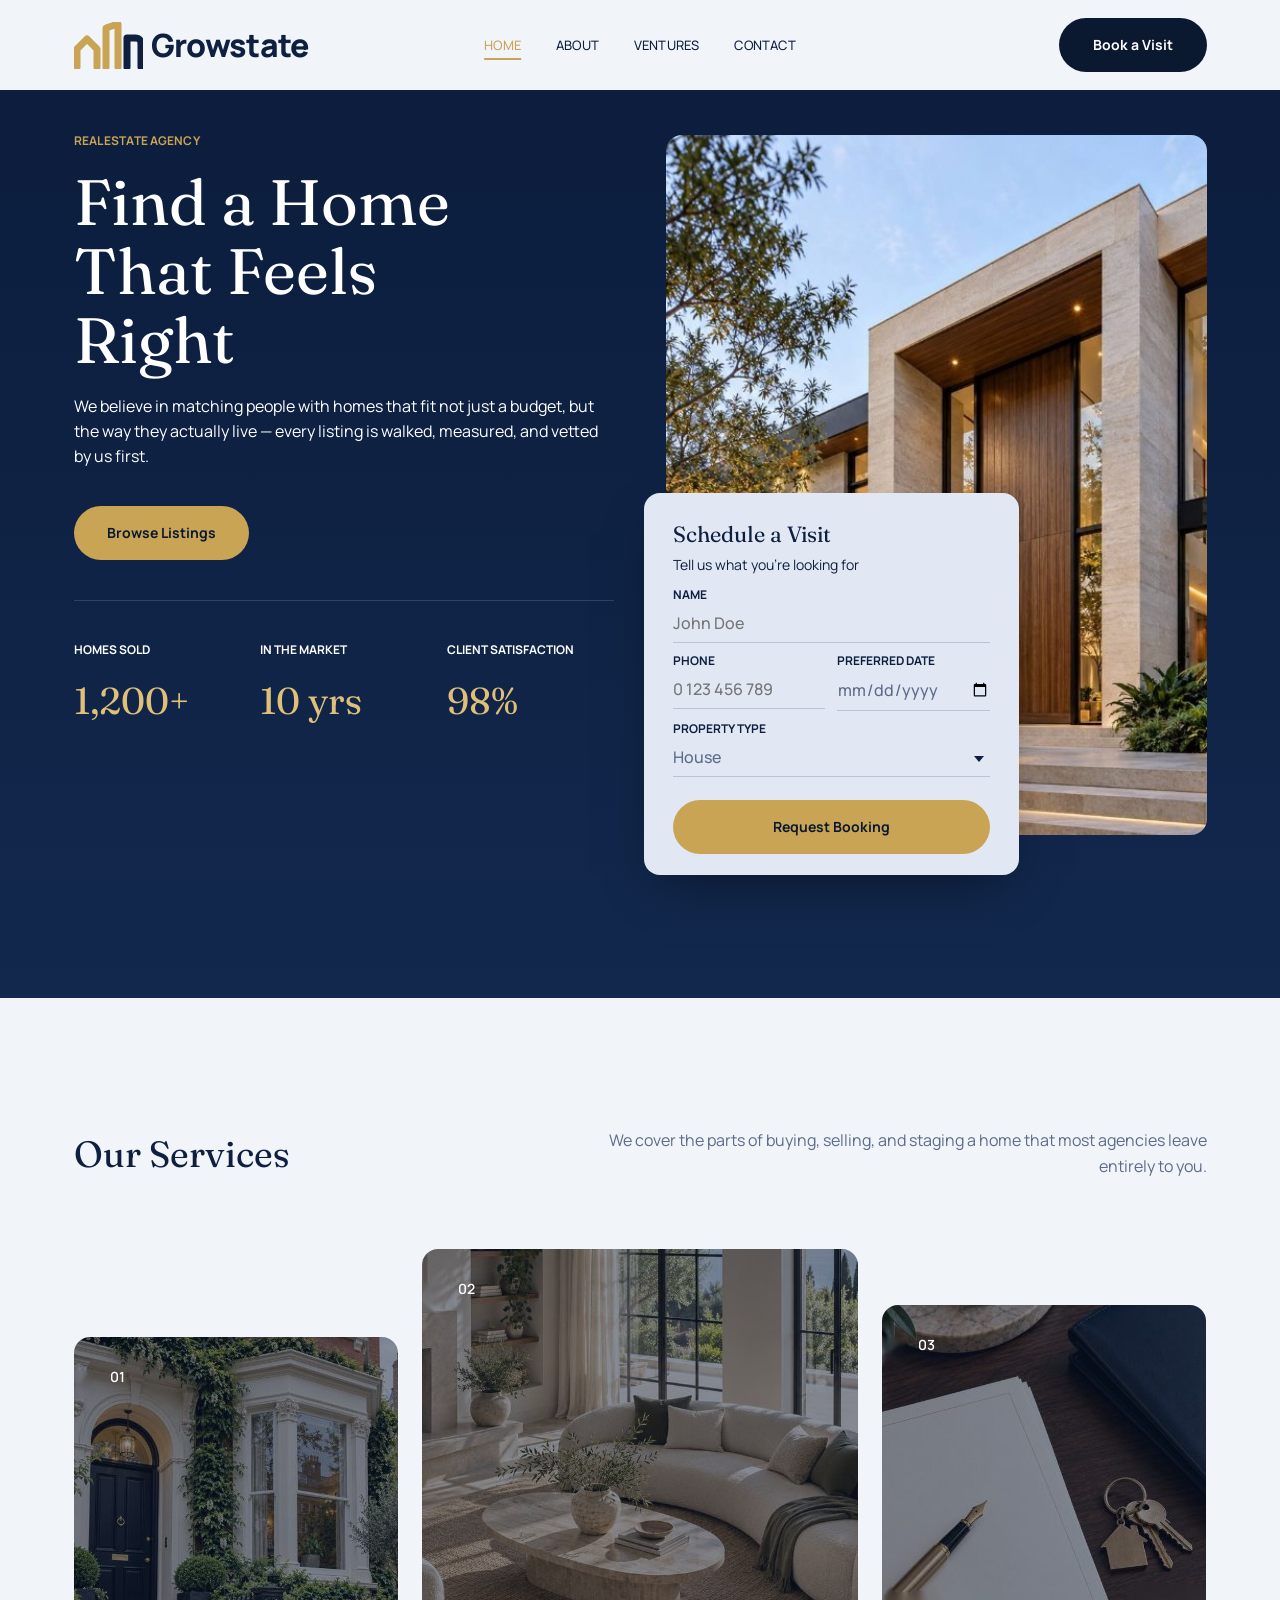
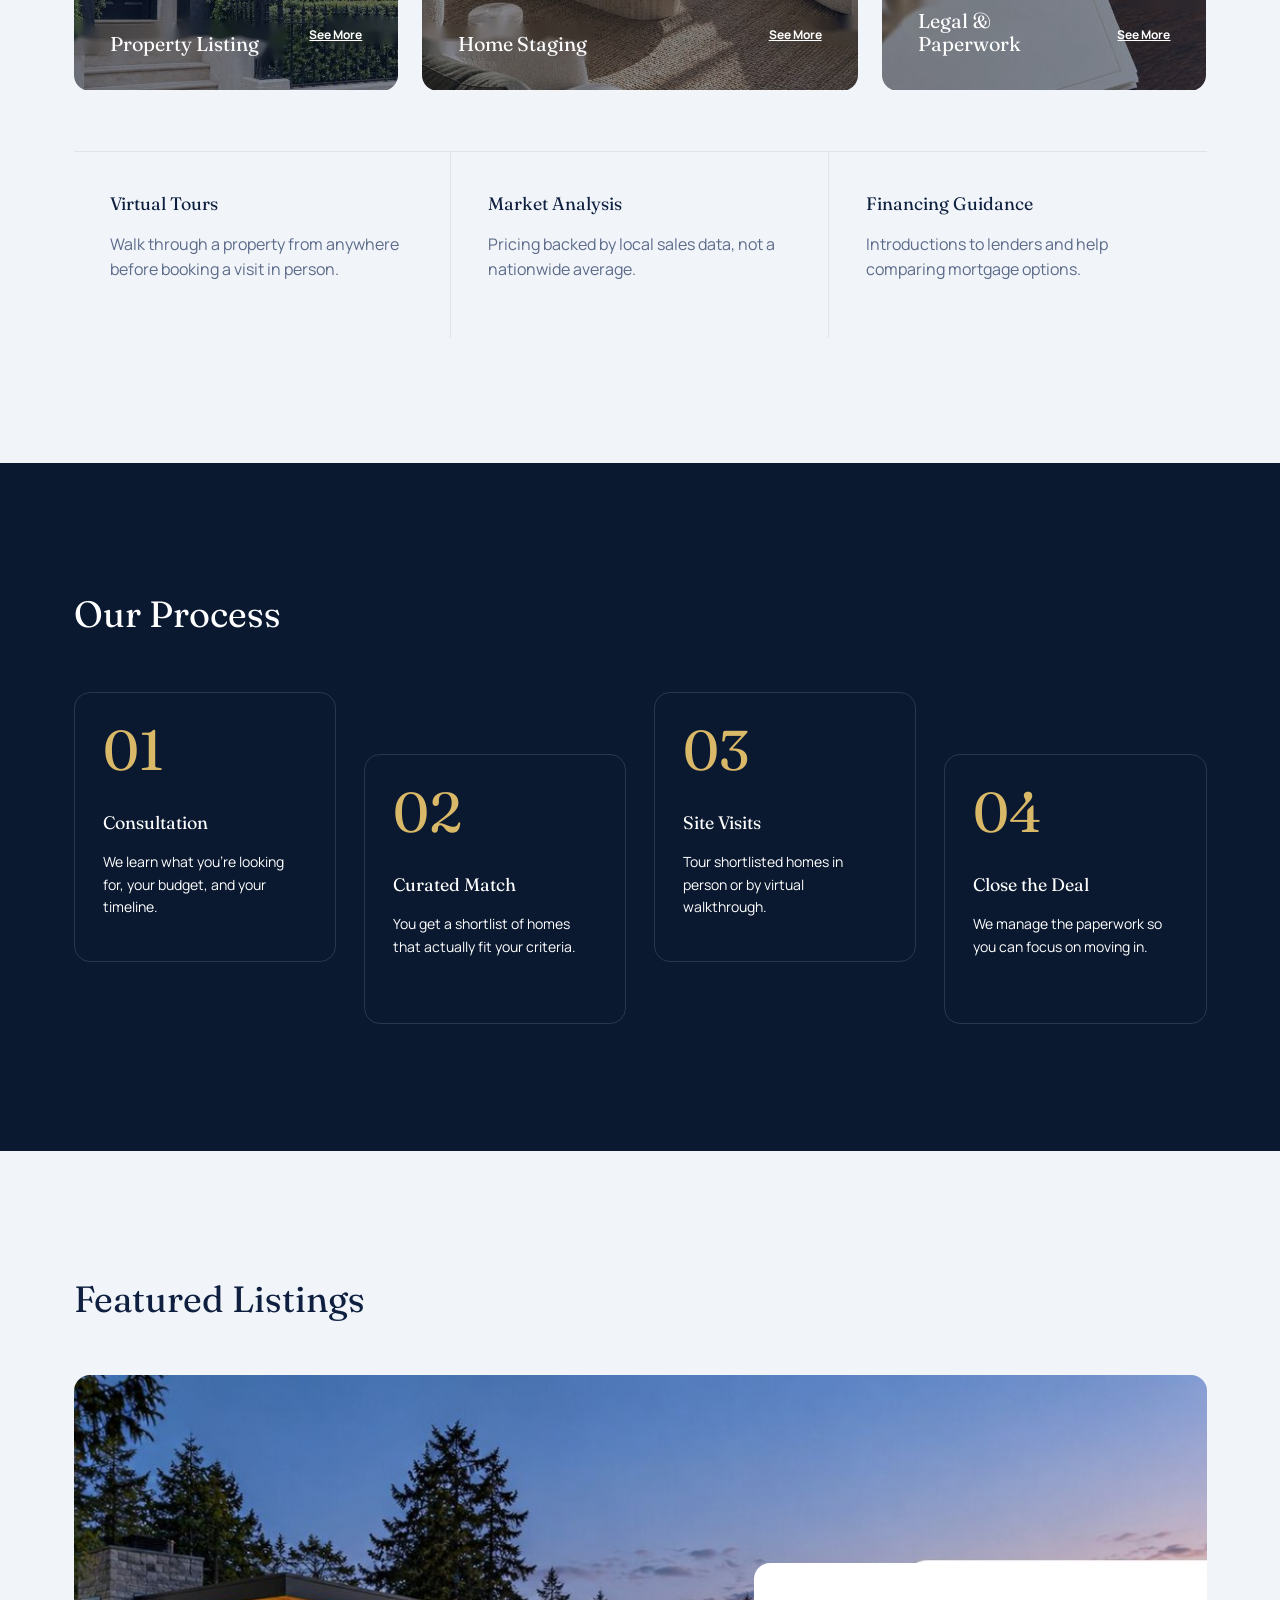
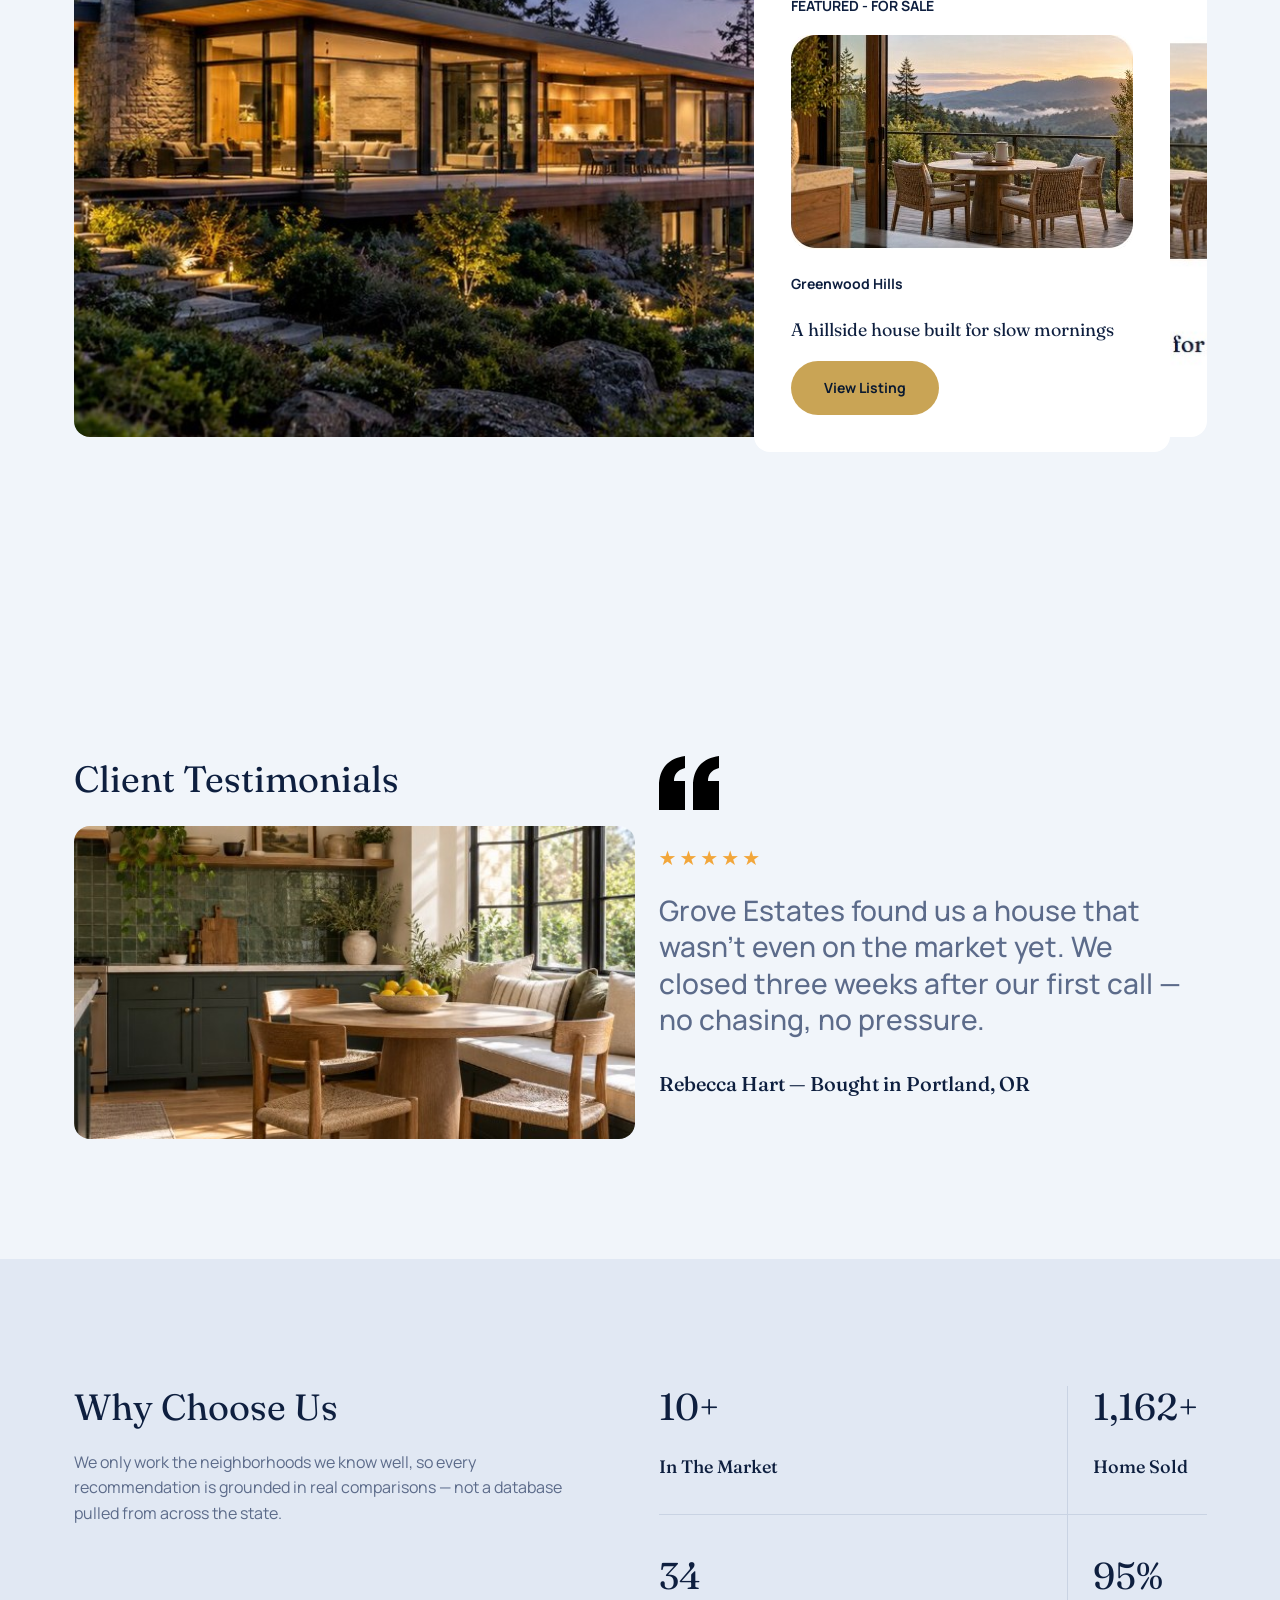
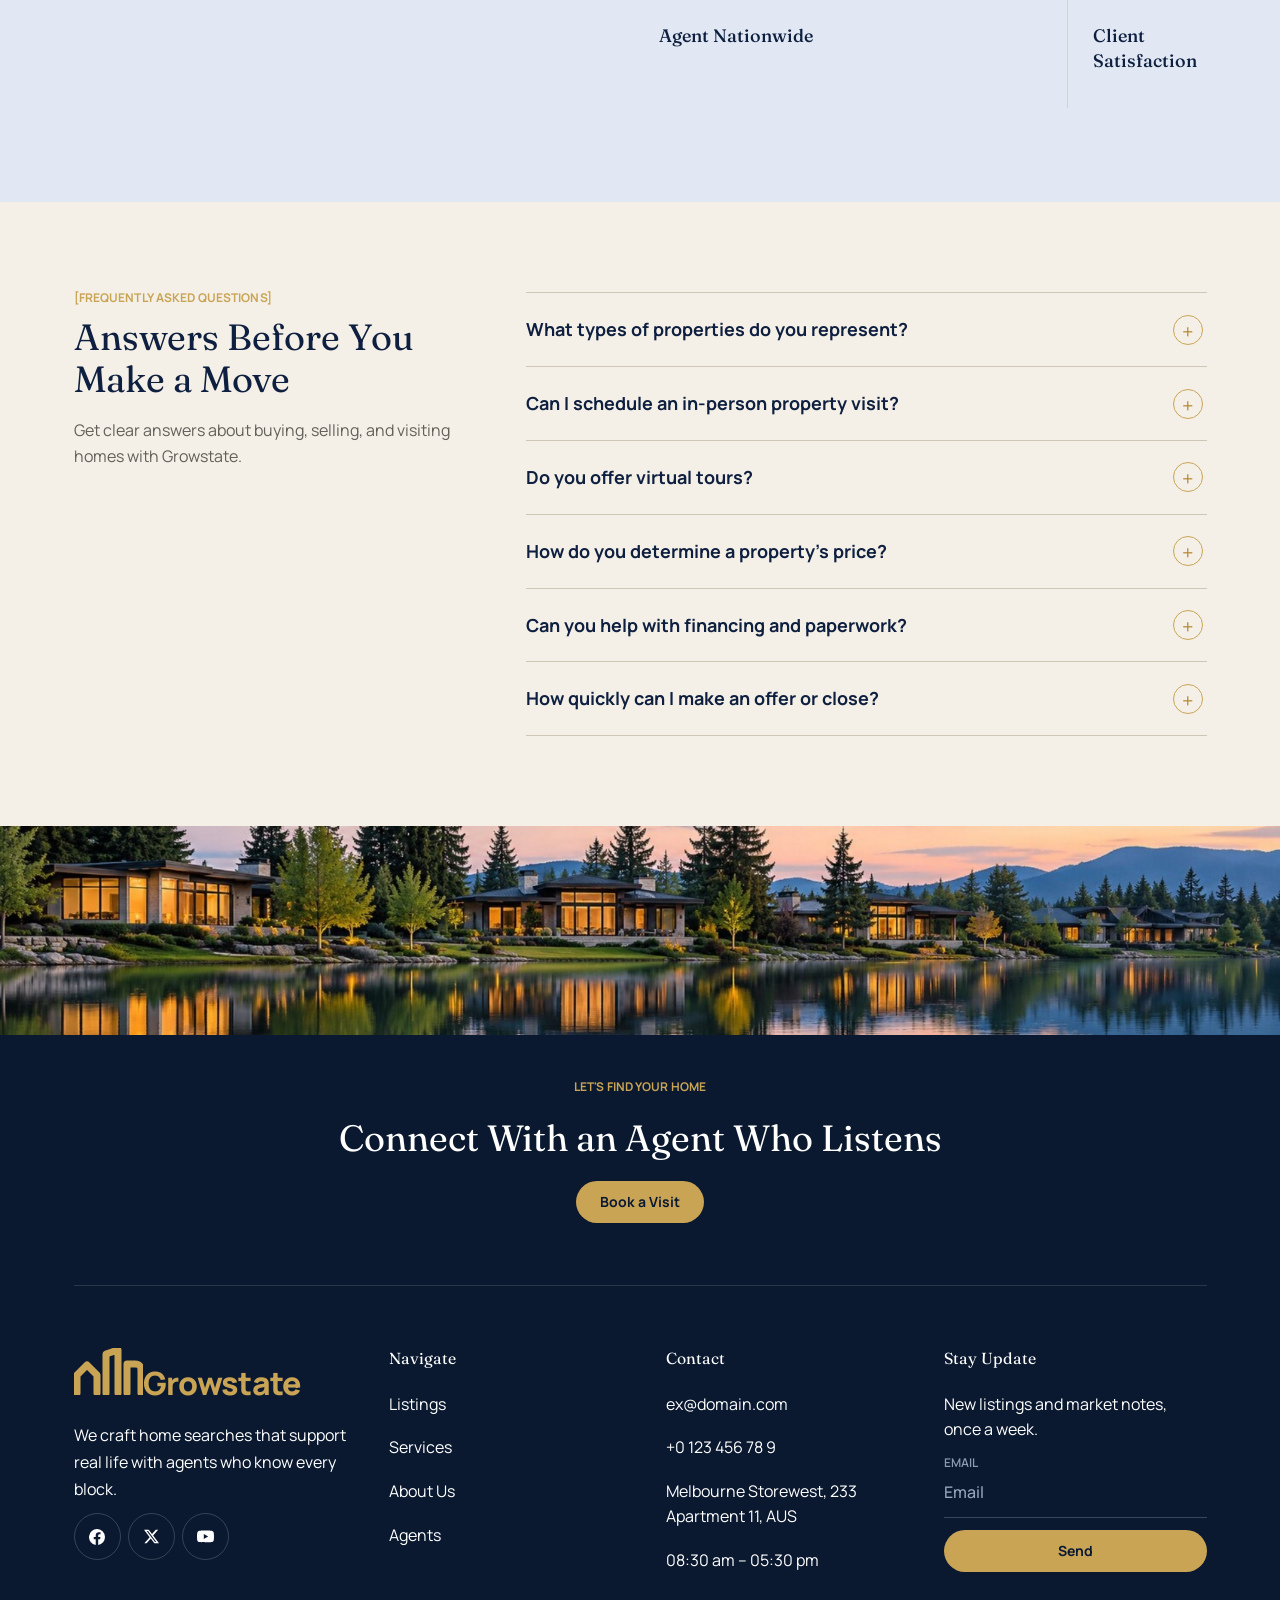
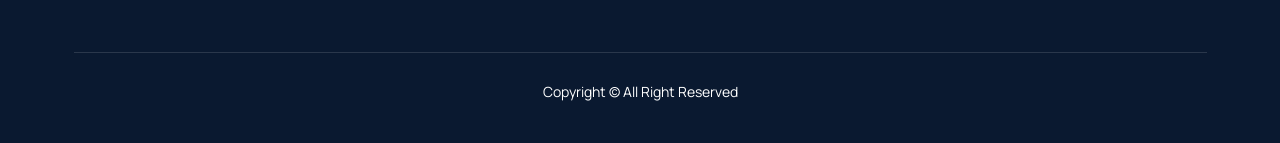
==== index.html @ c937c712 "Move website files to repository root Co-authored-by: Copilot <223556219+Copilot@users.noreply.githu" ====
<!DOCTYPE html>
<html lang="en">
<head>
<meta charset="UTF-8">
<meta name="viewport" content="width=device-width, initial-scale=1">
<title>Growstate – Find a Home That Feels Right</title>
<link rel="stylesheet" href="style.css">

</head>
<body>

<svg width="0" height="0" style="position:absolute"><defs>
<symbol id="logo" viewBox="0 0 69 47"><g fill="none" stroke-width="7" stroke-linejoin="round" stroke-linecap="round"><path stroke="#c9a455" d="M3 45V27L13 17L23 27V45"/><path stroke="#c9a455" d="M32 45V6L44 2V45"/><path stroke="currentColor" d="M53 45V16H61C66 16 67 18 67 23V45"/></g></symbol>
<symbol id="caret" viewBox="0 0 10 6"><path d="M0 0h10L5 6z" fill="currentColor"/></symbol>
</defs></svg>

<header class="nav">
  <div class="container nav-in">
    <a href="#" class="logo"><svg class="logo-i" width="69" height="47"><use href="#logo"/></svg><span>Growstate</span></a>
    <nav class="links" id="links">
      <a href="#" aria-current="page">Home</a>
      <a href="about.html">About</a>
      <a href="property.html">Ventures</a>
      <a href="contact.html">Contact</a>
    </nav>
    <a href="contact.html" class="btn btn-navy">Book a Visit</a>
    <button class="burger" aria-label="Menu" aria-expanded="false"><i></i><i></i><i></i></button>
  </div>
</header>

<section class="hero">
  <div class="container hero-grid">
    <div class="hero-text">
      <span class="eyebrow">Real Estate Agency</span>
      <h1>Find a Home<br>That Feels<br>Right</h1>
      <p>We believe in matching people with homes that fit not just a budget, but the way they actually live — every listing is walked, measured, and vetted by us first.</p>
      <a href="#listings" class="btn btn-gold">Browse Listings</a>
      <div class="stats">
        <div><small>Homes Sold</small><b data-count="1200" data-suffix="+">1,200+</b></div>
        <div><small>In the Market</small><b data-count="10" data-suffix=" yrs">10 yrs</b></div>
        <div><small>Client Satisfaction</small><b data-count="98" data-suffix="%">98%</b></div>
      </div>
    </div>
    <div class="hero-media" id="visit">
      <img src="images/hero.jpg" alt="Modern stone and timber house at dusk">
      <form class="visit-card" onsubmit="return false">
        <h3>Schedule a Visit</h3>
        <p>Tell us what you're looking for</p>
        <label>Name<input type="text" placeholder="John Doe"></label>
        <div class="two">
          <label>Phone<input type="tel" placeholder="0 123 456 789"></label>
          <label>Preferred Date<input type="date"></label>
        </div>
        <label>Property Type
          <span class="sel"><select><option>House</option><option>Apartment</option><option>Villa</option><option>Loft</option></select><svg width="10" height="6"><use href="#caret"/></svg></span>
        </label>
        <button class="btn btn-gold">Request Booking</button>
      </form>
    </div>
  </div>
</section>

<section class="services" id="services">
  <div class="container">
    <div class="sec-head"><h2>Our Services</h2><p>We cover the parts of buying, selling, and staging a home that most agencies leave entirely to you.</p></div>
    <div class="svc-cards">
      <a href="#" class="svc reveal"><img src="images/service-listing.jpg" alt=""><span class="num">01</span><h4>Property Listing</h4><u>See More</u></a>
      <a href="#" class="svc reveal" style="--d:.12s"><img src="images/service-staging.jpg" alt=""><span class="num">02</span><h4>Home Staging</h4><u>See More</u></a>
      <a href="#" class="svc reveal" style="--d:.24s"><img src="images/service-legal.jpg" alt=""><span class="num">03</span><h4>Legal &amp; Paperwork</h4><u>See More</u></a>
    </div>
    <div class="svc-info">
      <div class="reveal"><h5>Virtual Tours</h5><p>Walk through a property from anywhere before booking a visit in person.</p></div>
      <div class="reveal" style="--d:.1s"><h5>Market Analysis</h5><p>Pricing backed by local sales data, not a nationwide average.</p></div>
      <div class="reveal" style="--d:.2s"><h5>Financing Guidance</h5><p>Introductions to lenders and help comparing mortgage options.</p></div>
    </div>
  </div>
</section>

<section class="process">
  <div class="container">
    <h2>Our Process</h2>
    <div class="steps">
      <div class="step reveal"><b>01</b><h4>Consultation</h4><p>We learn what you're looking for, your budget, and your timeline.</p></div>
      <div class="step reveal" style="--d:.12s"><b>02</b><h4>Curated Match</h4><p>You get a shortlist of homes that actually fit your criteria.</p></div>
      <div class="step reveal" style="--d:.24s"><b>03</b><h4>Site Visits</h4><p>Tour shortlisted homes in person or by virtual walkthrough.</p></div>
      <div class="step reveal" style="--d:.36s"><b>04</b><h4>Close the Deal</h4><p>We manage the paperwork so you can focus on moving in.</p></div>
    </div>
  </div>
</section>

<section class="listings" id="listings">
  <div class="container">
    <h2>Featured Listings</h2>
    <div class="feat reveal">
      <img src="images/featured-main.jpg" alt="Hillside house at sunset">
      <div class="feat-card">
        <small>Featured - For Sale</small>
        <img src="images/featured-thumb.jpg" alt="Terrace dining overlooking hills">
        <span class="loc">Greenwood Hills</span>
        <h4>A hillside house built for slow mornings</h4>
        <a href="property.html" class="btn btn-gold">View Listing</a>
      </div>
    </div>
  </div>
</section>

<section class="testi">
  <div class="container testi-grid">
    <div class="tl"><h2>Client Testimonials</h2><div class="pic reveal"><img src="images/testimonial.jpg" alt=""></div></div>
    <div class="tr reveal" style="--d:.15s">
      <svg class="q" width="62" height="54" viewBox="0 0 62 54"><path fill="currentColor" d="M0 54V30C0 12 10 2 26 0v12C18 14 15 19 15 25h11v29H0zm34 0V30C34 12 44 2 60 0v12c-8 2-11 7-11 13h11v29H34z"/></svg>
      <div class="stars">★★★★★</div>
      <blockquote>Grove Estates found us a house that wasn't even on the market yet. We closed three weeks after our first call — no chasing, no pressure.</blockquote>
      <cite>Rebecca Hart — Bought in Portland, OR</cite>
    </div>
  </div>
</section>

<section class="why">
  <div class="container why-grid">
    <div class="reveal"><h2>Why Choose Us</h2><p>We only work the neighborhoods we know well, so every recommendation is grounded in real comparisons — not a database pulled from across the state.</p></div>
    <div class="nums">
      <div class="reveal"><b data-count="10" data-suffix="+">10+</b><span>In The Market</span></div>
      <div class="reveal" style="--d:.1s"><b data-count="1200" data-suffix="+">1,200+</b><span>Home Sold</span></div>
      <div class="reveal" style="--d:.2s"><b data-count="35" data-suffix="">35</b><span>Agent Nationwide</span></div>
      <div class="reveal" style="--d:.3s"><b data-count="98" data-suffix="%">98%</b><span>Client Satisfaction</span></div>
    </div>
  </div>
</section>

<section class="faq" id="faq">
  <div class="container faq-grid">
    <div class="reveal">
      <span class="eyebrow">[Frequently Asked Questions]</span>
      <h2>Answers Before You Make a Move</h2>
      <p class="faq-intro">Get clear answers about buying, selling, and visiting homes with Growstate.</p>
    </div>
    <div class="faq-list reveal" style="--d:.12s">
      <details class="faq-item">
        <summary>What types of properties do you represent?</summary>
        <p>We represent houses, apartments, villas, lofts, and select farmland properties. Every listing is reviewed for location, condition, and market value before it is recommended.</p>
      </details>
      <details class="faq-item">
        <summary>Can I schedule an in-person property visit?</summary>
        <p>Yes. Use the Schedule a Visit form or book a visit with one of our agents. We will confirm the date and share the details for your preferred property.</p>
      </details>
      <details class="faq-item">
        <summary>Do you offer virtual tours?</summary>
        <p>Many of our listings include virtual walkthroughs. They allow you to explore the layout and key features remotely before arranging an in-person visit.</p>
      </details>
      <details class="faq-item">
        <summary>How do you determine a property's price?</summary>
        <p>We compare recent local sales, property condition, neighborhood trends, and current demand. This gives you a practical price range grounded in the area—not a statewide estimate.</p>
      </details>
      <details class="faq-item">
        <summary>Can you help with financing and paperwork?</summary>
        <p>We can introduce you to trusted lenders and help compare mortgage options. We also coordinate the legal and documentation process through closing.</p>
      </details>
      <details class="faq-item">
        <summary>How quickly can I make an offer or close?</summary>
        <p>Timing depends on the property, financing, and local requirements. Once we understand your goals, we will outline the key steps and expected timeline.</p>
      </details>
    </div>
  </div>
</section>

<div class="banner"><img src="images/banner.jpg" alt="Lakeside homes at dusk"></div>

<footer id="contact">
  <div class="container">
    <div class="cta reveal"><span class="eyebrow">Let's find your home</span><h2>Connect With an Agent Who Listens</h2><a href="#visit" class="btn btn-gold">Book a Visit</a></div>
    <div class="f-grid">
      <div><a href="#" class="logo gold"><svg class="logo-i" width="69" height="47"><use href="#logo"/></svg><span>Growstate</span></a>
        <p>We craft home searches that support real life with agents who know every block.</p>
        <div class="soc">
          <a href="#" aria-label="Facebook"><svg width="16" height="16" viewBox="0 0 24 24" fill="currentColor"><path d="M24 12a12 12 0 1 0-13.9 11.9v-8.4H7.1V12h3V9.4c0-3 1.8-4.7 4.5-4.7 1.3 0 2.7.2 2.7.2v3h-1.5c-1.5 0-2 .9-2 1.9V12h3.4l-.5 3.5h-2.9v8.4A12 12 0 0 0 24 12z"/></svg></a>
          <a href="#" aria-label="X"><svg width="15" height="15" viewBox="0 0 24 24" fill="currentColor"><path d="M18.9 1.2h3.7l-8 9.2L24 22.8h-7.4l-5.8-7.6-6.6 7.6H.5l8.6-9.8L0 1.2h7.6l5.2 6.9 6.1-6.9zm-1.3 19.4h2L6.5 3.3H4.3l13.3 17.3z"/></svg></a>
          <a href="#" aria-label="YouTube"><svg width="17" height="17" viewBox="0 0 24 24" fill="currentColor"><path d="M23.5 6.2a3 3 0 0 0-2.1-2.1C19.5 3.6 12 3.6 12 3.6s-7.5 0-9.4.5A3 3 0 0 0 .5 6.2C0 8.1 0 12 0 12s0 3.9.5 5.8a3 3 0 0 0 2.1 2.1c1.9.5 9.4.5 9.4.5s7.5 0 9.4-.5a3 3 0 0 0 2.1-2.1c.5-1.9.5-5.8.5-5.8s0-3.9-.5-5.8zM9.6 15.6V8.4l6.2 3.6-6.2 3.6z"/></svg></a>
        </div></div>
      <div><h5>Navigate</h5><a href="#listings">Listings</a><a href="#services">Services</a><a href="about.html">About Us</a><a href="#">Agents</a></div>
      <div><h5>Contact</h5><a href="mailto:ex@domain.com">ex@domain.com</a><a href="tel:+0123456789">+0 123 456 78 9</a><span>Melbourne Storewest, 233 Apartment 11, AUS</span><span>08:30 am – 05:30 pm</span></div>
      <div><h5>Stay Update</h5><p>New listings and market notes, once a week.</p>
        <form onsubmit="return false"><label>Email<input type="email" placeholder="Email"></label><button class="btn btn-gold">Send</button></form></div>
    </div>
    <div class="copy">Copyright © All Right Reserved</div>
  </div>
</footer>

<script src="script.js"></script>
</body>
</html>
---- style.css ----
@font-face{font-family:'Fraunces';src:url(fonts/fraunces.woff2) format('woff2');font-weight:100 900;font-display:swap}
@font-face{font-family:'Manrope';src:url(fonts/manrope.woff2) format('woff2');font-weight:200 800;font-display:swap}
:root{
  --navy:#0a1930;--navy2:#12284d;--ink:#0e1f3f;--gold:#c9a455;--bg:#f1f5fa;--bg2:#e1e8f3;--slate:#5c6b8a;
  --serif:'Fraunces',Georgia,serif;--sans:'Manrope',system-ui,sans-serif;
  --text-xs:12px;--text-sm:14px;--text-base:16px;--text-lg:18px;--text-xl:22px;
  --page-title:clamp(32px,3vw,48px);--display-title:clamp(46px,5vw,72px);
  --quote-size:clamp(22px,2.2vw,34px);
  --h2:clamp(32px,2.85vw,48px);
  --radius-card:16px;
}
*{box-sizing:border-box;margin:0;padding:0}
html{scroll-behavior:smooth}
body{font-family:var(--sans);background:var(--bg);color:var(--ink);font-size:var(--text-base);line-height:1.6;font-optical-sizing:none;font-variation-settings:'opsz' 30;-webkit-font-smoothing:antialiased;overflow-x:hidden}
img{display:block;width:100%;height:100%;object-fit:cover}
a{color:inherit;text-decoration:none}
ul{list-style:none}
h1,h2,h3,h4,h5,b,strong{font-weight:400}
h1,h2,h3,h4,h5,.num,b,strong{font-family:var(--serif)}
h2{font-size:var(--h2);line-height:1.15}
.container{width:min(1133px,100% - 48px);margin-inline:auto}

/* buttons */
.btn{display:inline-flex;align-items:center;justify-content:center;height:54px;padding:0 33px;border-radius:99px;border:0;font:700 var(--text-sm)/1 var(--sans);cursor:pointer;transition:transform .3s,background .3s,box-shadow .3s}
.btn:hover{transform:translateY(-2px);box-shadow:0 10px 22px -10px rgba(0,0,0,.45)}
.btn-gold{background:var(--gold);color:var(--navy)}
.btn-gold:hover{background:#d8b568}
.btn-navy{background:var(--navy);color:#fff;padding:0 34px}
.eyebrow{display:block;font:700 var(--text-xs)/1 var(--sans);letter-spacing:.01em;text-transform:uppercase;color:var(--gold)}

/* nav */
.nav{height:90px;display:flex;align-items:center;background:var(--bg);position:sticky;top:0;z-index:20}
.nav-in{position:relative;display:flex;align-items:center;justify-content:space-between}
.logo{display:flex;align-items:center;gap:8px;color:var(--ink)}
.logo span{font:800 32px/1 var(--sans);letter-spacing:-.02em}
.logo-i{color:var(--ink)}.logo.gold .logo-i{color:var(--gold)}
.logo.gold span{color:var(--gold)}
.links{display:flex;gap:35px;position:absolute;left:50%;transform:translateX(-50%)}
.links a{font:478 13px/1 var(--sans);letter-spacing:.015em;text-transform:uppercase;display:flex;align-items:center;gap:10px;position:relative}
.links a::after{content:"";position:absolute;left:0;bottom:-8px;height:2px;width:0;background:var(--gold);transition:width .3s}
.links a:hover::after,.links a[aria-current="page"]::after{width:100%}
.links a[aria-current="page"]{color:var(--gold)}
.burger{display:none;background:none;border:0;width:30px;height:22px;flex-direction:column;justify-content:space-between;margin-left:14px}
.burger i{display:block;height:2px;background:var(--ink)}

/* hero */
.hero{background:linear-gradient(180deg,#0c1d3d,#12284d);color:#fff;padding:45px 0 0px}
.hero-grid{display:grid;grid-template-columns:repeat(2,minmax(0,1fr));gap:clamp(24px,4vw,62px)}
.hero-text{display:flex;flex-direction:column;align-items:flex-start;min-width:0;min-height:700px;align-self:start}
.hero h1{font-size:var(--display-title);line-height:1.08;margin:20px 0}
.hero p{    
    max-width: 590px;
    margin-bottom: 37px;
    color: #fff;
    line-height: 1.55;
    font-size: var(--text-base);
}
.stats{margin: 40px 0 12px;width:100%;border-top:1px solid rgba(255,255,255,.14);padding-top:43px;display:grid;grid-template-columns:repeat(3,minmax(0,1fr));justify-content:start;gap:0 20px}
.stats>div{min-width:0}
.stats small{display:block;font:700 var(--text-xs)/1 var(--sans);text-transform:uppercase;margin-bottom:26px}
.stats b{font-size:clamp(36px,2.92vw,56px);color:#e0c079;line-height:1}
.hero-media{position:relative;height:824px;margin-bottom:39px;min-width:0}
.hero-media>img{border-radius:var(--radius-card)}
.hero-media img {transition:transform 1.6s ease; width: 100%; height: 85%; object-fit: cover; border-radius:var(--radius-card);}
.visit-card {position: absolute;
    right: 188px;
    top: 358px;
    width: min(375px, calc(100% - 48px));
    background: #e1e8f4;
    color: var(--ink);
    border-radius: var(--radius-card);
    padding: 28px 29px 21px;
    box-shadow: 0 20px 50px -20px rgba(0, 0, 0, .5);
}
.visit-card h3{font-size:var(--text-xl);line-height:1.25;margin-bottom:5px}
.visit-card p{font-size:var(--text-sm);margin-bottom:14px;color:var(--ink);line-height:1.5}
.visit-card label{display:block;font:700 var(--text-xs)/1 var(--sans);text-transform:uppercase;color:var(--ink);margin-bottom:12px}
.visit-card input,.visit-card select{display:block;width:100%;margin-top:11px;background:none;border:0;border-bottom:1px solid #b9c4d6;padding:0 0 8px;font:500 var(--text-base) var(--sans);color:var(--slate);outline:0;appearance:none;-webkit-appearance:none;text-transform:none}
.visit-card input:focus,.visit-card select:focus{border-color:var(--gold)}
.two{display:grid;grid-template-columns:1fr 1fr;gap:12px}
.sel{position:relative;display:block}
.sel svg{position:absolute;right:6px;bottom:15px;pointer-events:none;color:var(--ink)}
.visit-card .btn{width:100%;margin-top:11px}

/* services */
.services{padding:130px 0 125px}
.sec-head{display:flex;justify-content:space-between;align-items:center;gap:40px;margin-bottom:70px}
.sec-head p{max-width:615px;text-align:right;color:var(--slate);font-size:var(--text-base);line-height:1.6}
.svc-cards{display:grid;grid-template-columns:1fr 1.34fr 1fr;gap:24px;align-items:end}
.svc{position:relative;border-radius:var(--radius-card);overflow:hidden;display:block;height:354px;color:#fff}
.svc:nth-child(2){height:442px}
.svc:nth-child(3){height:386px}
.svc img{transition:transform .8s cubic-bezier(.2,.7,.2,1)}
.svc:hover img{transform:scale(1.07)}
.svc .num{position:absolute;z-index:2;left:36px;top:30px;font:600 var(--text-sm)/1.4 var(--sans)}
.svc h4{
    position: absolute;
    z-index: 2;
    left: 36px;
    bottom: 36px;
    font-size: 20px;
    line-height: 1.15;
    max-width: 174px;}
.svc u{position:absolute;z-index:2;right:36px;bottom:48px;font:700 12px var(--sans)}
.svc-info{display:grid;grid-template-columns:repeat(3,1fr);margin-top:60px;border-top:1px solid #dde4ee}
.svc-info>div{padding:40px 37px 55px;border-left:1px solid #dde4ee;margin-left:-1px}
.svc-info>div:first-child{border-left:0}
.svc-info h5{font-size:var(--text-lg);margin-bottom:16px;line-height:1.3}
.svc-info p{color:var(--slate);font-size:var(--text-base);line-height:1.6;max-width:380px}

/* process */
.process{background:var(--navy);color:#fff;padding:130px 0 127px}
.steps{display:grid;grid-template-columns:repeat(4,1fr);gap:28px;margin-top:57px;align-items:start}
.step{border:1px solid rgba(255,255,255,.13);border-radius:var(--radius-card);padding:29px 28px 38px;min-height:270px;transition:border-color .4s,background .4s}
.step:hover{border-color:var(--gold);background:rgba(255,255,255,.03)}
.step:nth-child(even){margin-top:62px}
.step b{display:block;font-size:56px;color:#d9b868;line-height:1;margin-bottom:34px}
.step h4{font-size:var(--text-lg);margin-bottom:17px;line-height:1.25}
.step p{font-size:var(--text-sm);line-height:1.6}

/* listings */
.listings{padding:127px 0 124px}
.feat{position:relative;margin-top:55px;margin-bottom:193px}
.feat>img{height:662px;border-radius:var(--radius-card)}
.feat-card{position:absolute;right:37px;top:188px;width:416px;background:#fff;border-radius:var(--radius-card);padding:36px 37px 37px}
.feat-card small{display:block;font:700 var(--text-sm)/1 var(--sans);text-transform:uppercase;margin-bottom:22px}
.feat-card img{height:214px;border-radius:var(--radius-card);margin-bottom:28px}
.feat-card .loc{display:block;font:700 var(--text-sm)/1 var(--sans);margin-bottom:27px}
.feat-card h4{font-size:var(--text-lg);line-height:1.3;margin-bottom:20px}
.row{display:grid;grid-template-columns:979px 1fr;gap:26px;padding:62px 0;border-bottom:1px solid #dde4ee}
.row:first-of-type{padding-top:0}
.row:last-child{border-bottom:0;padding-bottom:0}
.row .pic{height:var(--ih);border-radius:var(--radius-card);overflow:hidden}
.row .pic img{transition:transform .9s cubic-bezier(.2,.7,.2,1)}
.row:hover .pic img{transform:scale(1.05)}
.nm{display:flex;justify-content:space-between;align-items:center;margin-top:24px}
.nm h4{font-size:var(--text-xl);line-height:1.25}
.nm .btn{height:54px;padding:0 33px}
.row .r{display:flex;flex-direction:column;justify-content:space-between;height:calc(var(--ih) + 43px)}
.row .r p{color:var(--slate);font-size:var(--text-base);line-height:1.6}
.info{background:var(--navy);color:#fff;border-radius:var(--radius-card);padding:36px 37px 38px}
.info span{display:block;font-size:var(--text-base);line-height:1.5;margin-bottom:12px}
.info strong{display:block;font-size:var(--text-xl);line-height:1.2;color:#e0c079;margin-bottom:12px}
.info em{display:block;font:700 var(--text-sm)/1.3 var(--sans);text-transform:uppercase}

/* testimonials */
.testi{padding:0 0 120px}
.testi-grid{display:grid;grid-template-columns:561px 1fr;gap:24px}
.testi .pic,.tpic{border-radius:var(--radius-card);overflow:hidden}
.testi .pic{height:313px;margin-top:26px}
.tl h2{margin-top:4px}
.q{color:#000;display:block;margin-bottom:38px;width:62px;height:auto;margin-top:2px}
.stars{color:#f2a63a;font-size:20px;letter-spacing:3px;line-height:1;margin-bottom:24px}
blockquote{font-size:var(--quote-size);line-height:1.3;color:var(--slate);font-weight:500;margin-bottom:32px}
cite{font:500 20px/1.35 var(--serif);font-style:normal}

/* why */
.why{background:var(--bg2);padding:127px 0 94px}
.why-grid{display:grid;grid-template-columns:561px 1fr;gap:24px;align-items:start}
.why p{font-size:var(--text-base);line-height:1.6;color:var(--slate);margin-top:22px;max-width:530px}
.nums{display:grid;grid-template-columns:408px 1fr}
.nums>div{padding:40px 0 35px;border-left:0}
.nums>div:nth-child(2n){border-left:1px solid #c9d3e3;padding-left:25px}
.nums>div:nth-child(-n+2){border-bottom:1px solid #c9d3e3;padding-top:0}
.nums b{display:block;font-size:clamp(34px,2.92vw,56px);line-height:1.1;margin-bottom:27px}
.nums span{font:500 var(--text-lg)/1.4 var(--serif);display:block}

.faq{padding:90px 0;background:#f4f0e7}
.faq-grid{display:grid;grid-template-columns:minmax(220px,.72fr) minmax(320px,1.28fr);gap:70px;align-items:start}
.faq .eyebrow{display:block;margin-bottom:12px}
.faq h2{font-size:var(--h2);line-height:1.15;margin:0}
.faq-list{border-top:1px solid #cfc7b5}
.faq-item{border-bottom:1px solid #cfc7b5}
.faq-item summary{position:relative;padding:22px 48px 22px 0;font-size:var(--text-lg);font-weight:700;cursor:pointer;list-style:none}
.faq-item summary::-webkit-details-marker{display:none}
.faq-item summary::after{content:"+";position:absolute;right:4px;top:50%;transform:translateY(-50%);width:28px;height:28px;border:1px solid #c9a455;border-radius:50%;display:grid;place-items:center;color:#b58a35;font-size:20px;font-weight:400}
.faq-item[open] summary::after{content:"−"}.faq-item p{margin:-6px 48px 22px 0;color:#62605a;line-height:1.6;font-size:var(--text-base)}
.faq-intro{max-width:390px;margin-top:18px;color:#62605a;line-height:1.6;font-size:var(--text-base)}@media(max-width:760px){.faq{padding:60px 0}
.faq-grid{grid-template-columns:1fr;gap:28px}
.faq-item summary{font-size:var(--text-base)}}
/* footer */
footer{background:var(--navy);color:#fff;padding:46px 0 0}
.cta{text-align:center;padding-bottom:62px;border-bottom:1px solid rgba(255,255,255,.13)}
.cta h2{margin:24px 0 22px;font-size:var(--h2)}
.cta .btn{height:42px;padding:0 24px;font-size:var(--text-sm)}
.f-grid{display:grid;grid-template-columns:minmax(0,1.15fr) minmax(0,1fr) minmax(0,1fr) minmax(0,1.05fr);gap:28px;padding:62px 0 60px}
.f-grid p,.f-grid a,.f-grid span{font-size:var(--text-base)}
.f-grid h5{font-size:var(--text-base);margin-bottom:23px;line-height:1.3}
.f-grid>div>a,.f-grid>div>span{display:block;line-height:1.55;margin-bottom:19px;transition:color .25s}
.f-grid>div>span{max-width:260px}
.f-grid>div>a:hover{color:var(--gold)}
.f-grid .logo{margin-bottom:20px}.f-grid .logo .logo-i{width:69px;height:47px}
.f-grid .logo.gold span{font-size:32px;line-height:1}
.f-grid>div>p{max-width:310px;line-height:1.7}
.soc{display:flex;gap:7px;margin-top:10px}
.soc a{width:47px;height:47px;border:1px solid rgba(255,255,255,.18);border-radius:50%;display:grid;place-items:center;transition:background .3s,color .3s}
.soc a:hover{background:var(--gold);color:var(--navy)}
.f-grid form label{display:block;font:600 var(--text-xs)/1 var(--sans);text-transform:uppercase;color:#8d9ab3;margin:14px 0 0}
.f-grid form input{width:100%;background:none;border:0;border-bottom:1px solid rgba(255,255,255,.2);padding:0 0 14px;color:#fff;font:500 var(--text-base) var(--sans);outline:0;text-transform:none;margin-top:12px}.f-grid form input::placeholder{color:#9aa6bd;opacity:1}
.f-grid form .btn{width:100%;height:42px;padding:0 20px;font-size:var(--text-sm);margin-top:12px}.f-grid>div:last-child>p{font-size:var(--text-base);line-height:1.6;max-width:none}
.f-grid .cta-note{display:none}
.copy{text-align:center;border-top:1px solid rgba(255,255,255,.13);padding:28px 0 40px;font-size:var(--text-sm)}

/* motion */
html.motion-ready .reveal{opacity:0;transform:translateY(26px);transition:opacity .7s cubic-bezier(.2,.7,.2,1) var(--d,0s),transform .7s cubic-bezier(.2,.7,.2,1) var(--d,0s)}
html.motion-ready .reveal.in{opacity:1;transform:none}
html.motion-ready .svc.reveal img,html.motion-ready .pic.reveal img,html.motion-ready .tpic.reveal img{transform:scale(1.12)}
html.motion-ready .svc.reveal.in img,html.motion-ready .pic.reveal.in img,html.motion-ready .tpic.reveal.in img{transform:scale(1)}
html.motion-ready .svc.reveal.in:hover img{transform:scale(1.07)}
html.motion-ready .banner img{transform:scale(1.06);transition:transform 1.2s ease}
html.motion-ready .banner.in img{transform:scale(1)}
html.motion-ready .nav{animation:nav-enter .55s cubic-bezier(.2,.7,.2,1) both}
html.motion-ready .about-cover,html.motion-ready .property-cover,html.motion-ready .contact-cover{animation:cover-enter .75s cubic-bezier(.2,.7,.2,1) both}
html.motion-ready .hero-text>*,html.motion-ready .hero-media{animation:up .8s cubic-bezier(.2,.7,.2,1) both}
html.motion-ready .hero-text>*:nth-child(2){animation-delay:.1s}
html.motion-ready .hero-text>*:nth-child(3){animation-delay:.2s}
html.motion-ready .hero-text>*:nth-child(4){animation-delay:.3s}
html.motion-ready .hero-text>*:nth-child(5){animation-delay:.4s}
html.motion-ready .hero-media{animation-delay:.2s}
html.motion-ready .faq-item[open]>p,html.motion-ready .property-faq-list details[open] p,html.motion-ready .contact-faq-list details[open] p{animation:faq-answer-in .25s ease both}
@keyframes nav-enter{from{opacity:0;transform:translateY(-10px)}to{opacity:1;transform:none}}
@keyframes cover-enter{from{opacity:.55}to{opacity:1}}
@keyframes up{from{opacity:0;transform:translateY(40px)}to{opacity:1;transform:none}}
@keyframes faq-answer-in{from{opacity:0;transform:translateY(-5px)}to{opacity:1;transform:none}}
@media (prefers-reduced-motion:reduce){
  html{scroll-behavior:auto}
  *,*::before,*::after{animation:none!important;transition:none!important}
  html.motion-ready .reveal{opacity:1;transform:none}
}

/* responsive */
@media(max-width:1200px){
  .row{grid-template-columns:1fr}.row .r{height:auto;gap:20px}
  .row .pic{height:min(var(--ih),50vw)}
  .testi-grid,.why-grid{grid-template-columns:1fr 1fr}
  .f-grid{grid-template-columns:1fr 1fr;gap:40px}
}
@media(max-width:900px){
  .nav{height:100px}.logo span{font-size:24px}
  .links{display:flex;position:absolute;top:100px;left:0;right:0;background:var(--bg);flex-direction:column;gap:20px;padding:24px;box-shadow:0 20px 30px -20px rgba(0,0,0,.3);transform:translateY(-8px);opacity:0;visibility:hidden;pointer-events:none;transition:opacity .22s ease,transform .22s ease,visibility 0s linear .22s}
  .links.open{transform:translateY(0);opacity:1;visibility:visible;pointer-events:auto;transition:opacity .22s ease,transform .22s ease}
  .burger{display:flex}.nav .btn{display:none}
  .hero{padding:70px 0}.hero-grid{grid-template-columns:1fr}.hero-media{height:520px;margin-bottom:300px}
  .visit-card{left:12px;top:380px;width:calc(100% - 24px);max-width:375px}
  .stats{grid-template-columns:repeat(3,1fr);gap:16px}.stats>div{min-width:0}
  .sec-head{flex-direction:column;align-items:flex-start}.sec-head p{text-align:left}
  .svc-cards,.svc-info,.steps{grid-template-columns:1fr}.svc,.svc:nth-child(2),.svc:nth-child(3){height:320px}
  .step:nth-child(even){margin-top:0}.step{min-height:0}
  .svc-info>div{border-left:0;padding-left:0}
  .feat>img{height:420px}.feat-card{position:relative;right:auto;top:-60px;margin:0 16px;width:auto}.feat{margin-bottom:90px}
  .testi-grid,.why-grid,.team-grid,.f-grid{grid-template-columns:1fr}
  .nums{grid-template-columns:repeat(2,minmax(0,1fr))}
  .tpic{height:380px}.services,.process,.listings,.why,.team{padding-block:80px}
  .nm{flex-direction:column;align-items:flex-start;gap:14px}
}
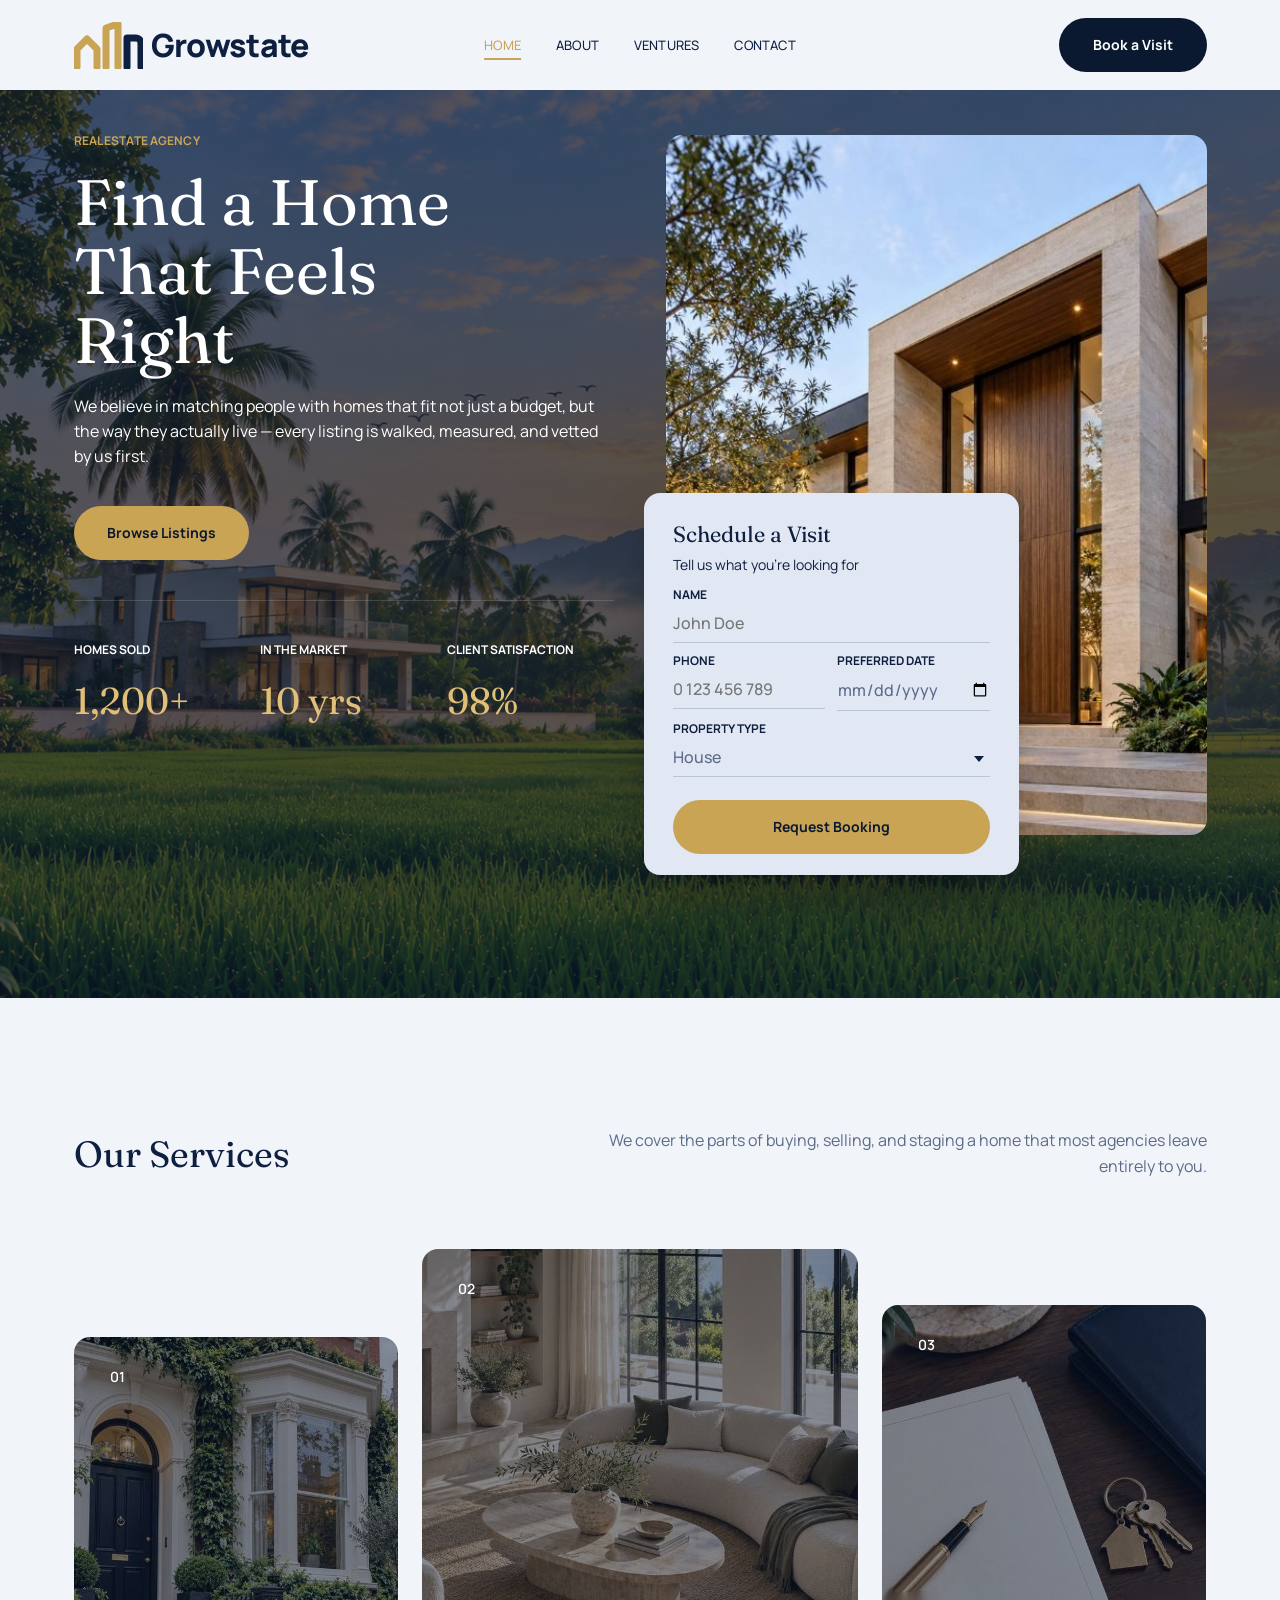
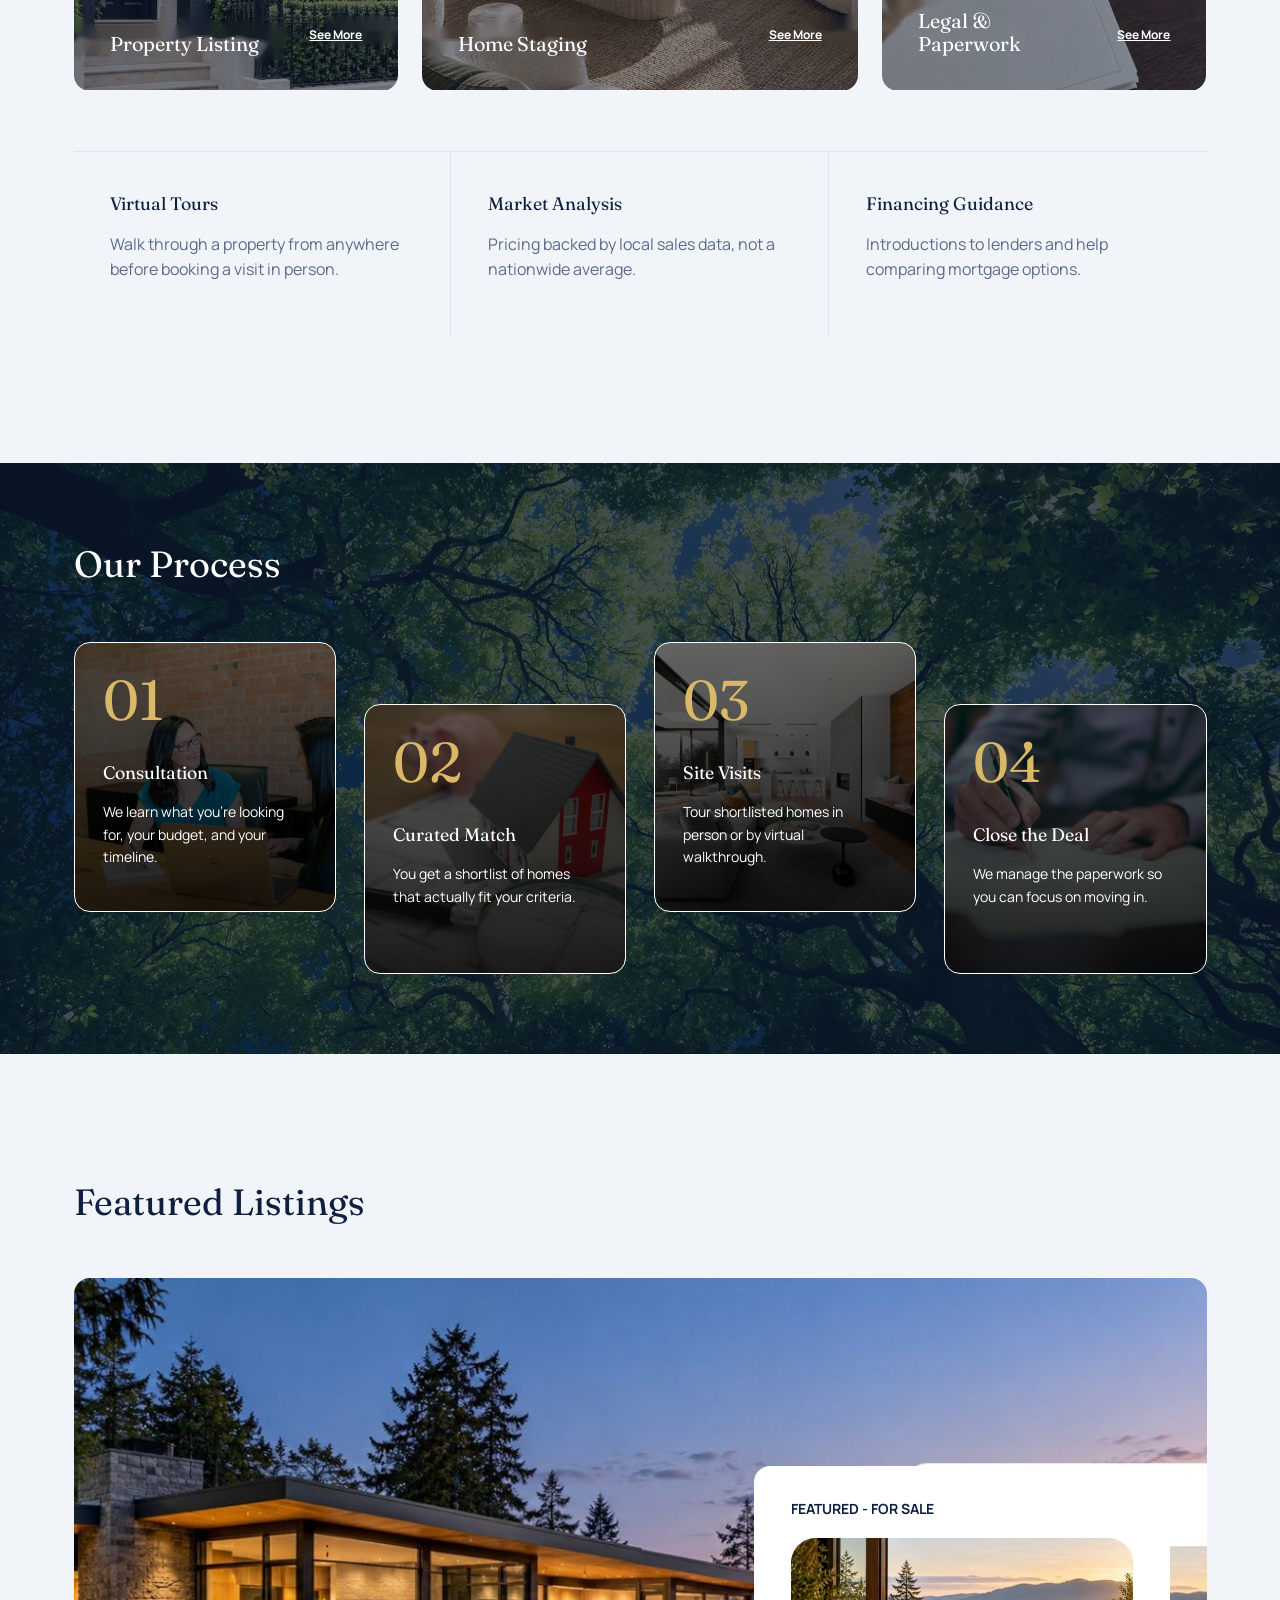
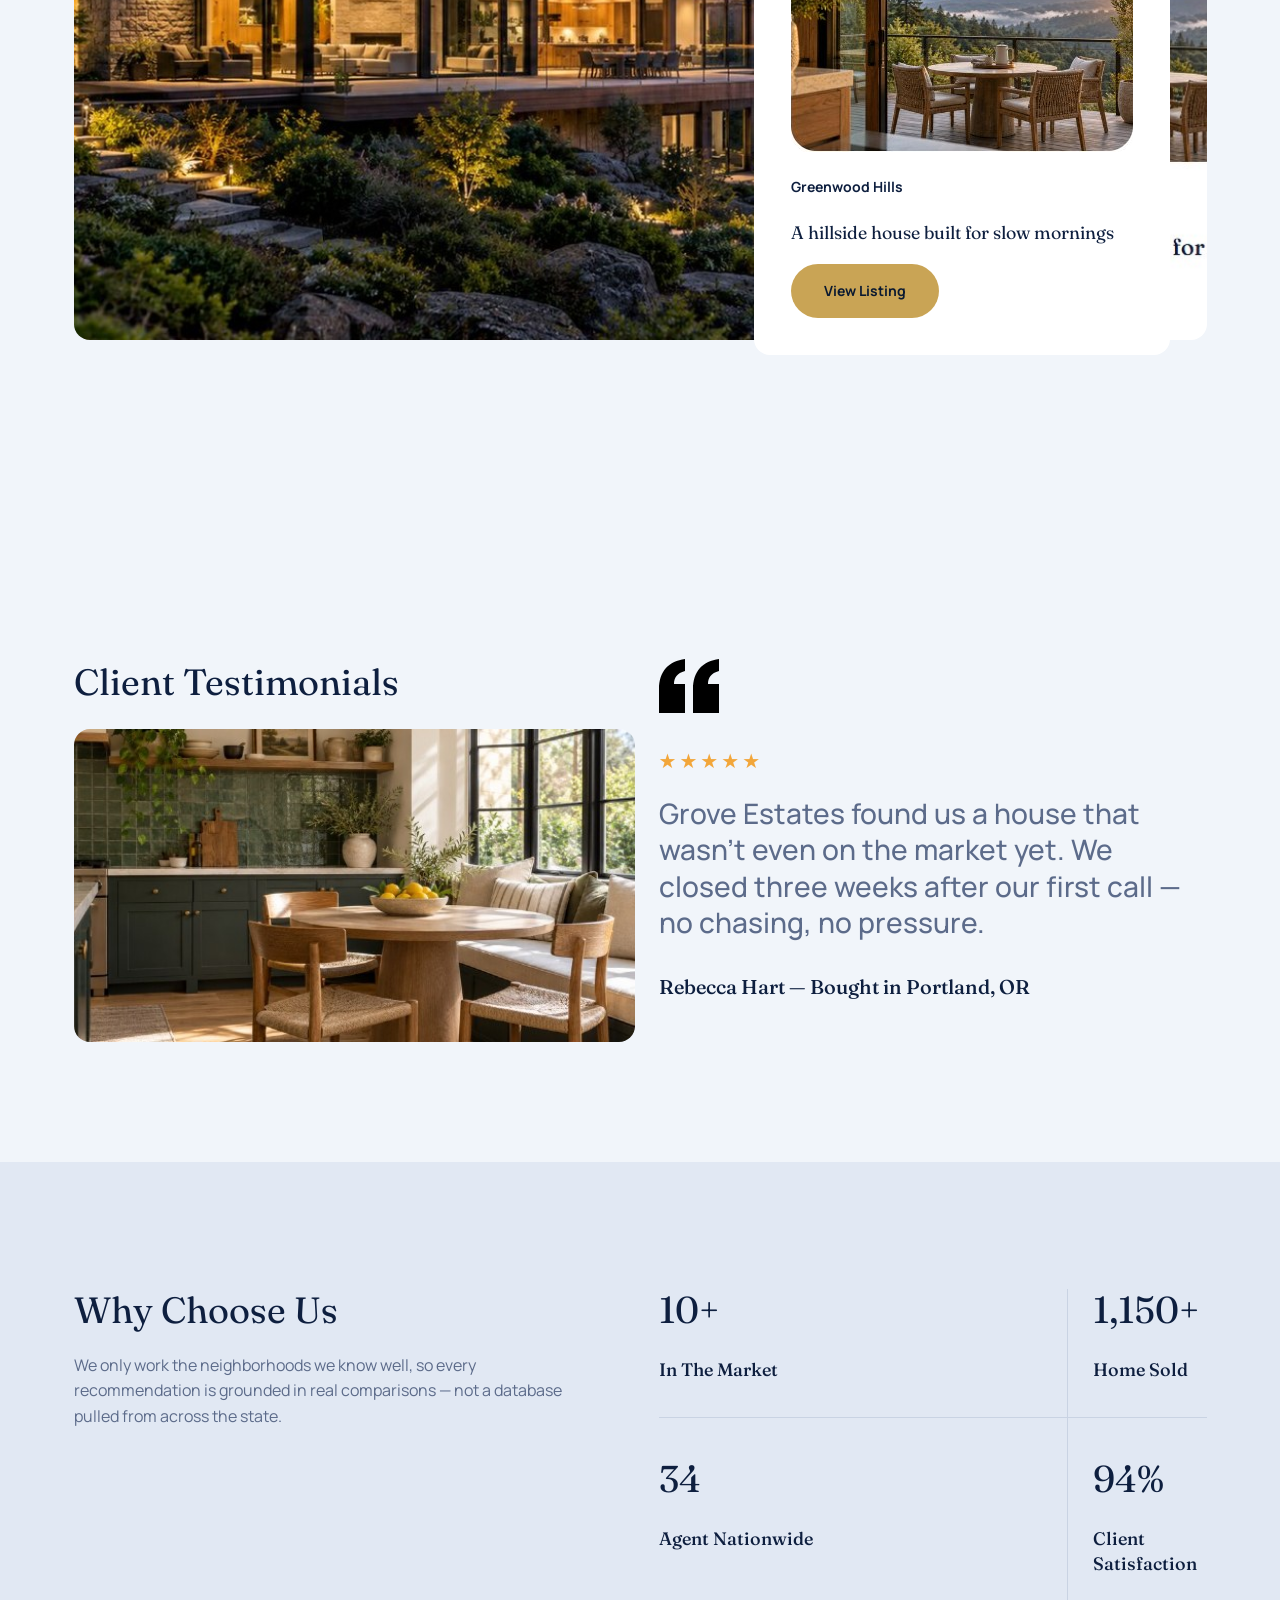
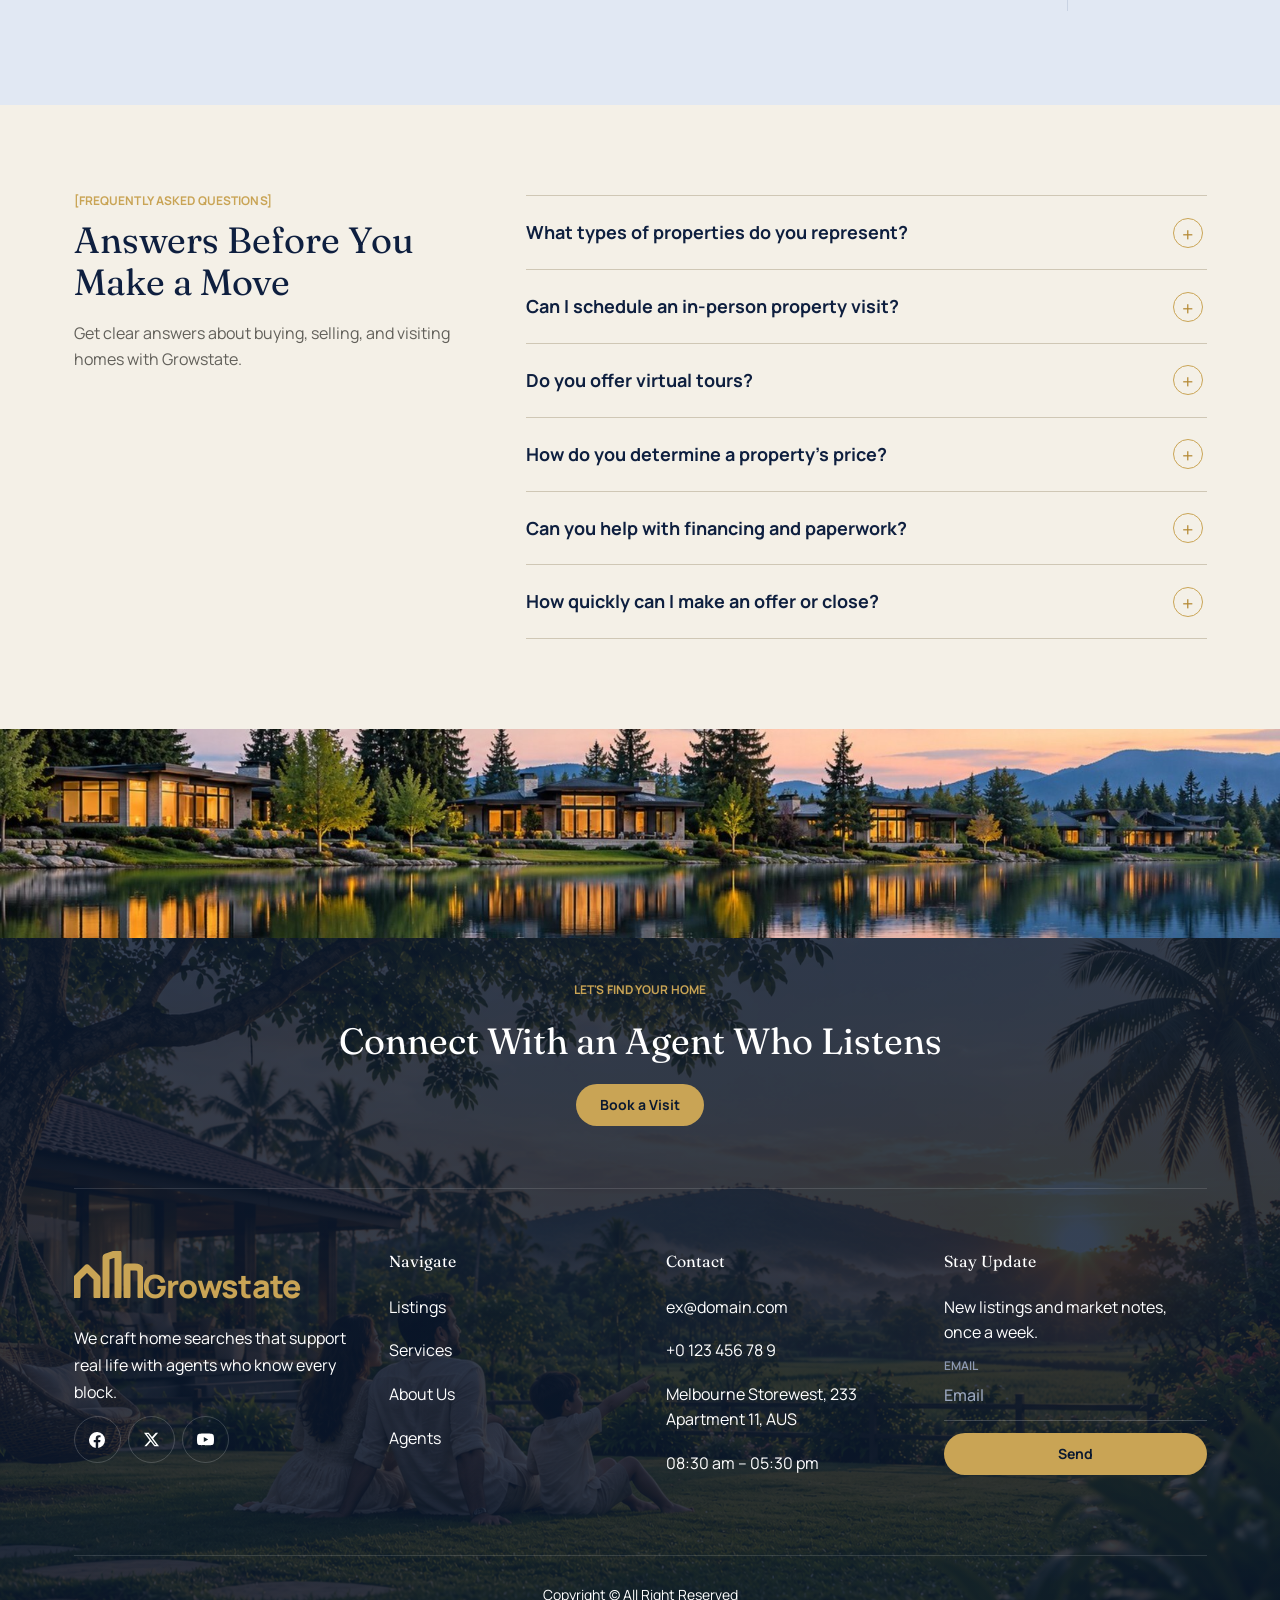
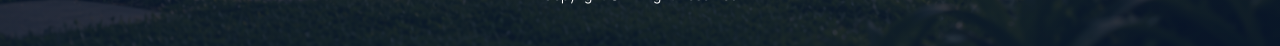
==== commit 3a4a77a5: "farm land website layout is doneand created images and added as banners and added banners and improv" ====
--- a/index.html
+++ b/index.html
@@ -80,10 +80,10 @@
   <div class="container">
     <h2>Our Process</h2>
     <div class="steps">
-      <div class="step reveal"><b>01</b><h4>Consultation</h4><p>We learn what you're looking for, your budget, and your timeline.</p></div>
-      <div class="step reveal" style="--d:.12s"><b>02</b><h4>Curated Match</h4><p>You get a shortlist of homes that actually fit your criteria.</p></div>
-      <div class="step reveal" style="--d:.24s"><b>03</b><h4>Site Visits</h4><p>Tour shortlisted homes in person or by virtual walkthrough.</p></div>
-      <div class="step reveal" style="--d:.36s"><b>04</b><h4>Close the Deal</h4><p>We manage the paperwork so you can focus on moving in.</p></div>
+      <div class="step step-consultation reveal"><b>01</b><h4>Consultation</h4><p>We learn what you're looking for, your budget, and your timeline.</p></div>
+      <div class="step step-match reveal" style="--d:.12s"><b>02</b><h4>Curated Match</h4><p>You get a shortlist of homes that actually fit your criteria.</p></div>
+      <div class="step step-visits reveal" style="--d:.24s"><b>03</b><h4>Site Visits</h4><p>Tour shortlisted homes in person or by virtual walkthrough.</p></div>
+      <div class="step step-close reveal" style="--d:.36s"><b>04</b><h4>Close the Deal</h4><p>We manage the paperwork so you can focus on moving in.</p></div>
     </div>
   </div>
 </section>
--- a/style.css
+++ b/style.css
@@ -44,7 +44,7 @@
 .burger i{display:block;height:2px;background:var(--ink)}
 
 /* hero */
-.hero{background:linear-gradient(180deg,#0c1d3d,#12284d);color:#fff;padding:45px 0 0px}
+.hero{background:linear-gradient(rgba(10,25,48,.68),rgba(10,25,48,.68)),url("images/background-img-2.png") center/cover no-repeat;color:#fff;padding:45px 0 0px}
 .hero-grid{display:grid;grid-template-columns:repeat(2,minmax(0,1fr));gap:clamp(24px,4vw,62px)}
 .hero-text{display:flex;flex-direction:column;align-items:flex-start;min-width:0;min-height:700px;align-self:start}
 .hero h1{font-size:var(--display-title);line-height:1.08;margin:20px 0}
@@ -96,7 +96,7 @@
 .svc h4{
     position: absolute;
     z-index: 2;
-    left: 36px;
+    left: 36px; 
     bottom: 36px;
     font-size: 20px;
     line-height: 1.15;
@@ -109,10 +109,14 @@
 .svc-info p{color:var(--slate);font-size:var(--text-base);line-height:1.6;max-width:380px}
 
 /* process */
-.process{background:var(--navy);color:#fff;padding:130px 0 127px}
+.process{background:linear-gradient(rgba(10,25,48,.76),rgba(10,25,48,.76)),url("images/background-img-1.jpg") center/cover no-repeat;color:#fff;padding:80px 0 80px}
 .steps{display:grid;grid-template-columns:repeat(4,1fr);gap:28px;margin-top:57px;align-items:start}
-.step{border:1px solid rgba(255,255,255,.13);border-radius:var(--radius-card);padding:29px 28px 38px;min-height:270px;transition:border-color .4s,background .4s}
-.step:hover{border-color:var(--gold);background:rgba(255,255,255,.03)}
+.step{border:1px solid #fff ;border-radius:var(--radius-card);padding:29px 28px 38px;min-height:270px;transition:border-color .4s,background .4s}
+.step:hover{border-color:var(--gold);background-color:rgba(255,255,255,.03)}
+.step-consultation{background:linear-gradient(rgba(0, 0, 0, 0.56),rgba(0, 0, 0, 0.88)),url("images/process-consultation.jpg") center/cover no-repeat}
+.step-match{background:linear-gradient(rgba(0, 0, 0, 0.56),rgba(0, 0, 0, 0.88)),url("images/process-match.jpg") center/cover no-repeat}
+.step-visits{background:linear-gradient(rgba(0, 0, 0, 0.56),rgba(0, 0, 0, 0.88)),url("images/process-visits.jpg") center/cover no-repeat}
+.step-close{background:linear-gradient(rgba(0, 0, 0, 0.56),rgba(0, 0, 0, 0.88)),url("images/process-close.jpg") center/cover no-repeat}
 .step:nth-child(even){margin-top:62px}
 .step b{display:block;font-size:56px;color:#d9b868;line-height:1;margin-bottom:34px}
 .step h4{font-size:var(--text-lg);margin-bottom:17px;line-height:1.25}
@@ -179,7 +183,7 @@
 .faq-grid{grid-template-columns:1fr;gap:28px}
 .faq-item summary{font-size:var(--text-base)}}
 /* footer */
-footer{background:var(--navy);color:#fff;padding:46px 0 0}
+footer{background:linear-gradient(rgba(10,25,48,.82),rgba(10,25,48,.82)),url("images/background-img-3.png") center/cover no-repeat;color:#fff;padding:46px 0 0}
 .cta{text-align:center;padding-bottom:62px;border-bottom:1px solid rgba(255,255,255,.13)}
 .cta h2{margin:24px 0 22px;font-size:var(--h2)}
 .cta .btn{height:42px;padding:0 24px;font-size:var(--text-sm)}
